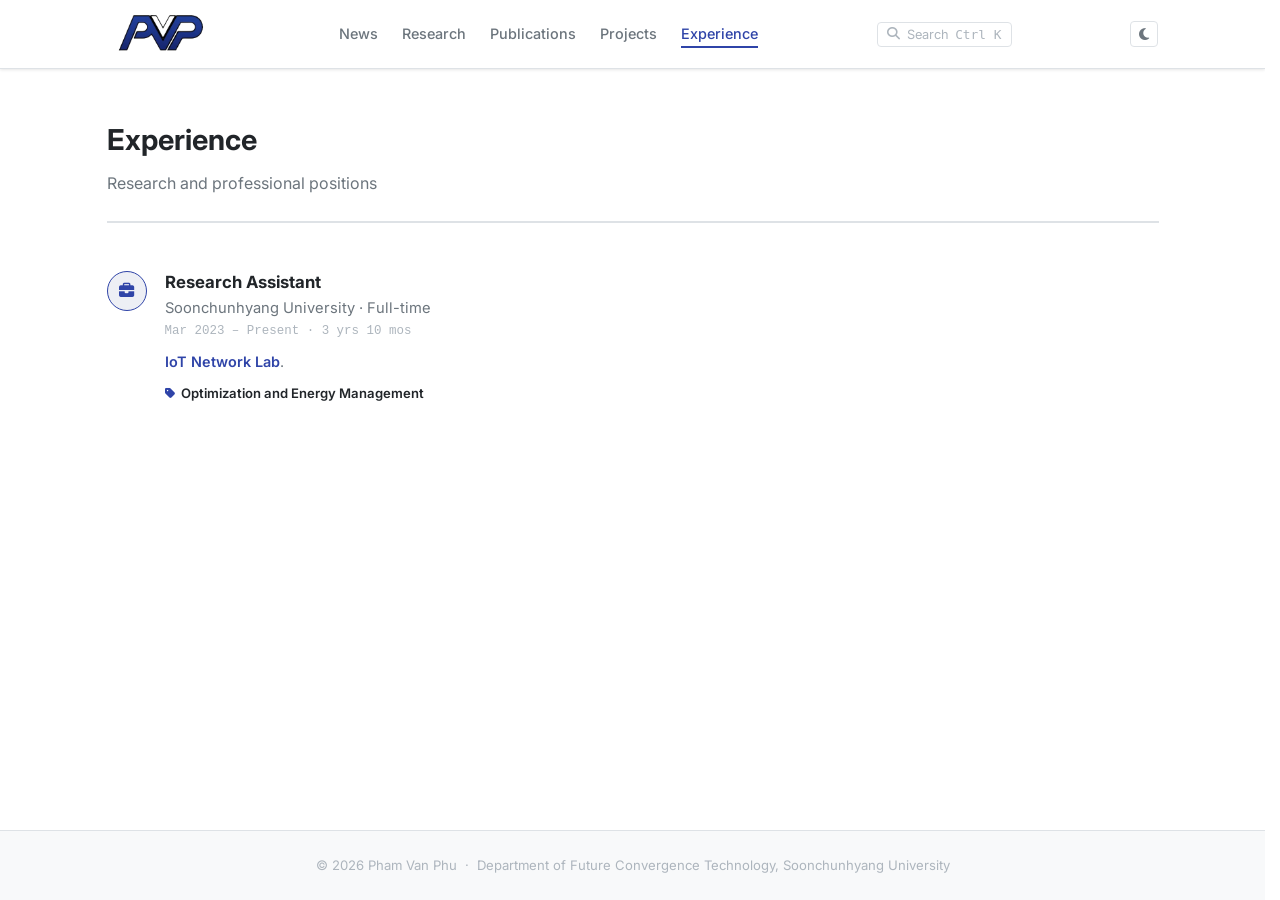
==== experience/index.html @ fb4bab61 "Promote Experience to its own page and reorder the nav Experience moves off the home page to /experi" ====
<!DOCTYPE html>
<html lang="en">
<head>
    <meta charset="UTF-8">
    <meta name="viewport" content="width=device-width, initial-scale=1.0">
    <link rel="manifest" href="/manifest.json">
    <link rel="icon" type="image/png" href="../assets/pvp-icon.png">
    <meta name="description" content="Research and professional experience of Pham Van Phu.">
    <meta name="author" content="PVPHU">
    <title>Experience — Pham Van Phu</title>
    <link rel="stylesheet" href="https://cdnjs.cloudflare.com/ajax/libs/font-awesome/6.4.0/css/all.min.css">
    <link rel="preconnect" href="https://fonts.googleapis.com">
    <link rel="preconnect" href="https://fonts.gstatic.com" crossorigin>
    <link href="https://fonts.googleapis.com/css2?family=Inter:wght@300;400;500;600;700&family=Merriweather:wght@300;400;700&family=Space+Grotesk:wght@400;700&display=swap" rel="stylesheet">
    <link rel="stylesheet" href="../css/style.css">
    <link rel="stylesheet" href="../css/lab.css">
    <link rel="stylesheet" href="../css/command-palette.css">
</head>
<body class="lab-page">

    <div id="site-nav-placeholder"></div>

    <main class="lab-main" data-page="experience">
        <div class="page-header">
            <h1>Experience</h1>
            <p>Research and professional positions</p>
        </div>

        <section class="lab-section">
            <div id="home-experience"></div>
        </section>
    </main>

    <div id="site-footer-placeholder"></div>

    <script src="../js/utils.js"></script>
    <script src="../js/lab.js"></script>
    <script src="../js/command-palette.js"></script>
</body>
</html>
---- css/style.css ----
/* ===================================
   CSS Variables for Theme Management
   =================================== */
:root {
    /* Light Mode Colors */
    --bg-primary: #ffffff;
    --bg-secondary: #f8f9fa;
    --bg-accent: #e9ecef;
    --text-primary: #212529;
    --text-secondary: #6c757d;
    --text-muted: #adb5bd;
    --accent-color: #0066cc;
    --accent-hover: #0052a3;
    --border-color: #dee2e6;
    --shadow-sm: 0 1px 3px rgba(0,0,0,0.1);
    --shadow-md: 0 4px 6px rgba(0,0,0,0.1);
    --shadow-lg: 0 10px 25px rgba(0,0,0,0.15);

    /* Typography */
    --font-sans: 'Inter', -apple-system, BlinkMacSystemFont, 'Segoe UI', sans-serif;
    --font-serif: 'Merriweather', Georgia, serif;

    /* Spacing */
    --spacing-xs: 0.5rem;
    --spacing-sm: 1rem;
    --spacing-md: 1.5rem;
    --spacing-lg: 2rem;
    --spacing-xl: 3rem;

    /* Border Radius */
    --radius-sm: 4px;
    --radius-md: 8px;
    --radius-lg: 12px;

    /* Transitions */
    --transition-fast: 0.15s ease;
    --transition-base: 0.3s ease;

    /* Spring Easing — Framer Motion style */
    --spring-bounce: cubic-bezier(0.34, 1.56, 0.64, 1);
    --spring-snappy: cubic-bezier(0.22, 1, 0.36, 1);

    /* Neo-Brutalist hard-edge shadows (brand tint) */
    --shadow-hard: 4px 4px 0 rgba(var(--brand-rgb), 0.20);
    --shadow-hard-hover: 6px 6px 0 rgba(var(--brand-rgb), 0.30);

    /* RGB splits for glassmorphism rgba() */
    --bg-primary-rgb: 255, 255, 255;
    --bg-secondary-rgb: 248, 249, 250;
}

/* Dark Mode Colors — OLED-optimized true blacks */
[data-theme="dark"] {
    --bg-primary: #000000;
    --bg-secondary: #0d0d0d;
    --bg-accent: #1a1a1a;
    --text-primary: #f0f0f0;
    --text-secondary: #a0a0a0;
    --text-muted: #606060;
    --accent-color: #4dabf7;
    --accent-hover: #74c0fc;
    --border-color: #2a2a2a;
    --shadow-sm: 0 1px 3px rgba(0,0,0,0.6);
    --shadow-md: 0 4px 6px rgba(0,0,0,0.6);
    --shadow-lg: 0 10px 25px rgba(0,0,0,0.7);

    /* Dark mode overrides */
    --shadow-hard: 4px 4px 0 rgba(var(--brand-rgb), 0.15);
    --shadow-hard-hover: 6px 6px 0 rgba(var(--brand-rgb), 0.25);
    --bg-primary-rgb: 0, 0, 0;
    --bg-secondary-rgb: 13, 13, 13;
}

/* ===================================
   Base Styles
   =================================== */
* {
    margin: 0;
    padding: 0;
    box-sizing: border-box;
}

html {
    font-size: 16px;
    scroll-behavior: smooth;
    scrollbar-gutter: stable;
}

body {
    font-family: var(--font-sans);
    font-weight: 400;
    line-height: 1.6;
    color: var(--text-primary);
    background-color: var(--bg-primary);
    transition: background-color var(--transition-base), color var(--transition-base);
}

/* ===================================
   Floating Buttons
   =================================== */
.dark-mode-toggle,
.print-button,
.pdf-download {
    position: fixed;
    width: 48px;
    height: 48px;
    border-radius: 50%;
    background-color: var(--accent-color);
    color: white;
    border: none;
    cursor: pointer;
    display: flex;
    align-items: center;
    justify-content: center;
    font-size: 1.2rem;
    box-shadow: var(--shadow-lg);
    transition: all var(--transition-base);
    z-index: 1000;
    text-decoration: none;
}

.dark-mode-toggle:hover,
.print-button:hover,
.pdf-download:hover {
    background-color: var(--accent-hover);
    transform: scale(1.1);
}

.dark-mode-toggle {
    top: 20px;
    right: 20px;
}

.print-button {
    top: 80px;
    right: 20px;
}

.pdf-download {
    top: 140px;
    right: 20px;
}

/* ===================================
   Container & Layout
   =================================== */
.container {
    max-width: 900px;
    margin: 0 auto;
    padding: var(--spacing-xl) var(--spacing-md);
}

/* ===================================
   Header Section
   =================================== */
.cv-header {
    text-align: center;
    padding: var(--spacing-xl) 0;
    margin-bottom: var(--spacing-xl);
    border-bottom: 2px solid var(--border-color);
}

.name {
    font-size: 2.5rem;
    font-weight: 700;
    color: var(--text-primary);
    margin-bottom: var(--spacing-xs);
    font-family: var(--font-serif);
}

.title {
    font-size: 1.25rem;
    color: var(--text-secondary);
    margin-bottom: var(--spacing-lg);
    font-weight: 300;
}

.title-affiliation {
    font-size: 1rem;
    color: var(--text-muted);
    font-weight: 300;
}

.contact-info {
    display: flex;
    flex-direction: column;
    align-items: center;
    gap: var(--spacing-sm);
    margin-top: var(--spacing-lg);
}

.contact-item {
    display: inline-flex;
    align-items: center;
    justify-content: center;
    gap: var(--spacing-xs);
    padding: var(--spacing-xs) var(--spacing-md);
    background-color: var(--bg-secondary);
    border-radius: var(--radius-md);
    color: var(--text-primary);
    text-decoration: none;
    transition: all var(--transition-fast);
    font-size: 0.95rem;
    width: 100%;
    max-width: 300px;
}

.contact-item:hover {
    background-color: var(--accent-color);
    color: white;
    transform: translateY(-2px);
    box-shadow: var(--shadow-md);
}

.contact-item i {
    font-size: 1.1rem;
}

.contact-item-lab {
    background: linear-gradient(135deg, #059669, #0d9488);
    color: white !important;
    border: none;
    font-weight: 500;
}

.contact-item-lab:hover {
    background: linear-gradient(135deg, #047857, #0f766e);
    color: white !important;
}

.contact-item-lab i {
    color: white;
}

.lab-name-full {
    font-size: 0.75rem;
    opacity: 0.85;
    display: block;
    line-height: 1.2;
}

[data-theme="dark"] .contact-item-lab {
    background: linear-gradient(135deg, #065f46, #134e4a);
}

[data-theme="dark"] .contact-item-lab:hover {
    background: linear-gradient(135deg, #059669, #0d9488);
}

/* ===================================
   CV Sections
   =================================== */
.cv-section {
    margin-bottom: var(--spacing-xl);
    animation: fadeIn 0.6s ease-in;
}

@keyframes fadeIn {
    from {
        opacity: 0;
        transform: translateY(20px);
    }
    to {
        opacity: 1;
        transform: translateY(0);
    }
}

.section-title {
    font-size: 1.75rem;
    font-weight: 600;
    color: var(--text-primary);
    margin-bottom: var(--spacing-md);
    padding-bottom: var(--spacing-sm);
    border-bottom: 2px solid var(--accent-color);
    display: flex;
    align-items: center;
    gap: var(--spacing-sm);
    font-family: var(--font-serif);
}

.section-title i {
    color: var(--accent-color);
    font-size: 1.5rem;
}

.section-content {
    padding-left: var(--spacing-md);
}

/* ===================================
   Biography Section
   =================================== */
.biography .section-content p {
    font-size: 1.05rem;
    line-height: 1.8;
    color: var(--text-secondary);
    text-align: justify;
}

/* ===================================
   Timeline Items (Employment & Education)
   =================================== */
.timeline {
    position: relative;
    padding-left: var(--spacing-lg);
}

.timeline::before {
    content: '';
    position: absolute;
    left: 0;
    top: 0;
    bottom: 0;
    width: 2px;
    background: linear-gradient(to bottom, var(--accent-color), var(--border-color));
}

.timeline-item {
    position: relative;
    padding-bottom: var(--spacing-lg);
    padding-left: var(--spacing-lg);
}

.timeline-item::before {
    content: '';
    position: absolute;
    left: -6px;
    top: 6px;
    width: 12px;
    height: 12px;
    border-radius: 50%;
    background-color: var(--accent-color);
    border: 2px solid var(--bg-primary);
    box-shadow: 0 0 0 3px var(--accent-color);
    transition: all var(--transition-base);
}

.timeline-item:hover::before {
    transform: scale(1.3);
}

.timeline-period {
    font-size: 0.9rem;
    font-weight: 600;
    color: var(--accent-color);
    margin-bottom: var(--spacing-xs);
    display: inline-block;
    background-color: var(--bg-secondary);
    padding: 0.25rem 0.75rem;
    border-radius: var(--radius-sm);
}

.timeline-position {
    font-size: 1.15rem;
    font-weight: 600;
    color: var(--text-primary);
    margin-bottom: 0.25rem;
}

.timeline-organization,
.timeline-degree {
    font-size: 1rem;
    color: var(--text-secondary);
    margin-bottom: 0.25rem;
}

.timeline-thesis {
    font-size: 0.95rem;
    color: var(--text-muted);
    font-style: italic;
    margin-top: 0.5rem;
}

.timeline-advisor {
    font-size: 0.9rem;
    color: var(--text-secondary);
    margin-top: 0.25rem;
}

.timeline-advisor strong {
    color: var(--text-primary);
}

/* ===================================
   Skills Section
   =================================== */
.skills-grid {
    display: grid;
    grid-template-columns: repeat(auto-fit, minmax(250px, 1fr));
    gap: var(--spacing-md);
}

.skill-item {
    background-color: var(--bg-secondary);
    padding: var(--spacing-md);
    border-radius: var(--radius-md);
    border-left: 4px solid var(--accent-color);
    transition: all var(--transition-base);
}

.skill-item:hover {
    transform: translateX(5px);
    box-shadow: var(--shadow-md);
}

.skill-category {
    font-size: 1.1rem;
    font-weight: 600;
    color: var(--text-primary);
    margin-bottom: var(--spacing-xs);
}

.skill-list {
    font-size: 0.95rem;
    color: var(--text-secondary);
    line-height: 1.6;
}

/* ===================================
   Projects Section
   =================================== */
.project-item {
    background-color: var(--bg-secondary);
    padding: var(--spacing-md);
    margin-bottom: var(--spacing-md);
    border-radius: var(--radius-md);
    border-left: 4px solid var(--accent-color);
    transition: all var(--transition-base);
}

.project-item:hover {
    box-shadow: var(--shadow-md);
    transform: translateY(-2px);
}

.project-header {
    display: flex;
    justify-content: space-between;
    align-items: flex-start;
    margin-bottom: var(--spacing-sm);
    flex-wrap: wrap;
    gap: var(--spacing-sm);
}

.project-period {
    font-size: 0.9rem;
    font-weight: 600;
    color: var(--accent-color);
    background-color: var(--bg-accent);
    padding: 0.25rem 0.75rem;
    border-radius: var(--radius-sm);
}

.project-title {
    font-size: 1.1rem;
    font-weight: 600;
    color: var(--text-primary);
    margin-bottom: var(--spacing-xs);
    line-height: 1.4;
}

.project-role {
    font-size: 0.95rem;
    color: var(--text-secondary);
    margin-bottom: 0.25rem;
}

.project-funding {
    font-size: 0.9rem;
    color: var(--text-muted);
}

/* ===================================
   Publications Section
   =================================== */
.publication-category {
    margin-bottom: var(--spacing-md);
}

.publication-category.collapsed {
    margin-bottom: var(--spacing-md);
}

.publication-category:last-child {
    margin-bottom: 0;
}

/* Collapsible Header */
.publication-subtitle {
    font-size: 1.3rem;
    font-weight: 600;
    color: var(--text-primary);
    margin-bottom: var(--spacing-md);
    padding: var(--spacing-sm) var(--spacing-md);
    border-left: 3px solid var(--accent-color);
    background-color: var(--bg-secondary);
    border-radius: var(--radius-md);
    cursor: pointer;
    user-select: none;
    transition: all var(--transition-base);
    display: flex;
    align-items: center;
    gap: var(--spacing-sm);
}

.publication-subtitle:hover {
    background-color: var(--bg-accent);
}

.collapse-icon {
    font-size: 1rem;
    transition: transform var(--transition-base);
    color: var(--accent-color);
}

.collapsible.collapsed .collapse-icon {
    transform: rotate(-90deg);
}

.pub-count {
    margin-left: auto;
    font-size: 0.9rem;
    color: var(--text-muted);
    background-color: var(--bg-accent);
    padding: 0.25rem 0.75rem;
    border-radius: var(--radius-sm);
    font-weight: 500;
}

/* Collapsible Content */
.collapsible-content {
    max-height: 10000px;
    overflow: hidden;
    transition: max-height 0.4s ease-in-out, opacity 0.3s ease;
    opacity: 1;
}

.collapsible.collapsed .collapsible-content {
    max-height: 0;
    opacity: 0;
}

.publication-list {
    display: flex;
    flex-direction: column;
    gap: var(--spacing-md);
    padding-top: var(--spacing-sm);
}

/* Publication Item with Number */
.publication-item {
    background-color: var(--bg-secondary);
    padding: var(--spacing-md);
    border-radius: var(--radius-md);
    transition: all var(--transition-base);
    border-left: 3px solid var(--border-color);
    display: grid;
    grid-template-columns: 40px 1fr;
    gap: var(--spacing-md);
}

.publication-item:hover {
    border-left-color: var(--accent-color);
    box-shadow: var(--shadow-md);
    transform: translateX(3px);
}

/* JCR Q1 배지 강조 */
.jcr-q1-badge {
    font-weight: 700;
    color: #059669;
    background-color: #d1fae5;
    padding: 2px 8px;
    border-radius: 4px;
    border: 1px solid #6ee7b7;
}

[data-theme="dark"] .jcr-q1-badge {
    color: #6ee7b7;
    background-color: rgba(5, 150, 105, 0.2);
    border: 1px solid #059669;
}

/* JCR Ranking (퍼센테이지) 강조 */
.jcr-ranking-badge {
    font-weight: 600;
    color: #dc2626;
    background-color: #fee2e2;
    padding: 2px 8px;
    border-radius: 4px;
    border: 1px solid #fca5a5;
}

[data-theme="dark"] .jcr-ranking-badge {
    color: #fca5a5;
    background-color: rgba(220, 38, 38, 0.2);
    border: 1px solid #dc2626;
}

.publication-number {
    font-size: 1.1rem;
    font-weight: 700;
    color: var(--accent-color);
    text-align: center;
    padding-top: 0.25rem;
}

.publication-content {
    flex: 1;
}

.publication-title {
    font-size: 1.05rem;
    font-weight: 600;
    color: var(--text-primary);
    margin-bottom: var(--spacing-xs);
    line-height: 1.4;
}

.publication-authors {
    font-size: 0.95rem;
    color: var(--text-secondary);
    margin-bottom: 0.25rem;
}

.publication-venue {
    font-size: 0.9rem;
    color: var(--text-muted);
    font-style: italic;
    margin-bottom: 0.25rem;
}

.publication-meta {
    display: flex;
    flex-wrap: wrap;
    gap: var(--spacing-sm);
    font-size: 0.85rem;
    color: var(--text-muted);
    margin-top: var(--spacing-xs);
}

.publication-year,
.publication-doi {
    display: inline-flex;
    align-items: center;
    gap: 0.25rem;
}

.publication-doi a {
    color: var(--accent-color);
    text-decoration: none;
}

.publication-doi a:hover {
    text-decoration: underline;
}

/* Publication Metrics (IF, JCR) */
.publication-metrics {
    font-size: 0.85rem;
    color: var(--text-secondary);
    margin-top: 0.5rem;
    font-style: italic;
}

/* ===================================
   Miscellaneous Section
   =================================== */
.subsection-title {
    font-size: 1.3rem;
    font-weight: 600;
    color: var(--text-primary);
    margin: var(--spacing-lg) 0 var(--spacing-md);
    padding-left: var(--spacing-sm);
    border-left: 3px solid var(--accent-color);
}

.subsection-title:first-child {
    margin-top: 0;
}

.awards-list,
.activities-list {
    display: flex;
    flex-direction: column;
    gap: var(--spacing-sm);
}

.award-item,
.activity-item {
    display: flex;
    gap: var(--spacing-md);
    padding: var(--spacing-sm) var(--spacing-md);
    background-color: var(--bg-secondary);
    border-radius: var(--radius-md);
    transition: all var(--transition-base);
}

.award-item:hover,
.activity-item:hover {
    background-color: var(--bg-accent);
    transform: translateX(3px);
}

.award-year,
.activity-year {
    font-weight: 600;
    color: var(--accent-color);
    min-width: 60px;
    flex-shrink: 0;
}

.award-content,
.activity-content {
    flex: 1;
}

.award-title,
.activity-title {
    font-weight: 600;
    color: var(--text-primary);
    margin-bottom: 0.25rem;
}

.award-org {
    font-size: 0.9rem;
    color: var(--text-secondary);
}

/* ===================================
   References Section
   =================================== */
.references-grid {
    display: grid;
    grid-template-columns: repeat(auto-fit, minmax(300px, 1fr));
    gap: var(--spacing-md);
}

.reference-item {
    background-color: var(--bg-secondary);
    padding: var(--spacing-md);
    border-radius: var(--radius-md);
    border-left: 4px solid var(--accent-color);
    transition: all var(--transition-base);
}

.reference-item:hover {
    box-shadow: var(--shadow-md);
    transform: translateY(-2px);
}

.reference-name {
    font-size: 1.15rem;
    font-weight: 600;
    color: var(--text-primary);
    margin-bottom: var(--spacing-xs);
}

.reference-position {
    font-size: 1rem;
    color: var(--text-secondary);
    margin-bottom: 0.25rem;
}

.reference-org {
    font-size: 0.95rem;
    color: var(--text-muted);
    margin-bottom: var(--spacing-xs);
}

.reference-email {
    font-size: 0.9rem;
    color: var(--accent-color);
    text-decoration: none;
    display: inline-flex;
    align-items: center;
    gap: 0.25rem;
}

.reference-email:hover {
    text-decoration: underline;
}

/* ===================================
   Footer
   =================================== */
.cv-footer {
    text-align: center;
    padding: var(--spacing-xl) 0 var(--spacing-md);
    margin-top: var(--spacing-xl);
    border-top: 1px solid var(--border-color);
    color: var(--text-muted);
    font-size: 0.9rem;
}

.cv-footer p {
    margin-bottom: 0.5rem;
}

.cv-footer a {
    color: var(--accent-color);
    text-decoration: none;
    transition: color var(--transition-fast);
}

.cv-footer a:hover {
    color: var(--accent-hover);
    text-decoration: underline;
}

/* ===================================
   Responsive Design
   =================================== */
@media (max-width: 768px) {
    html {
        font-size: 14px;
    }

    .container {
        padding: var(--spacing-md) var(--spacing-sm);
    }

    .name {
        font-size: 2rem;
    }

    .contact-info {
        flex-direction: column;
        align-items: center;
    }

    .contact-item {
        width: 100%;
        max-width: 300px;
        justify-content: center;
    }

    .dark-mode-toggle,
    .print-button,
    .pdf-download {
        width: 40px;
        height: 40px;
        font-size: 1rem;
    }

    .print-button {
        top: 70px;
    }

    .pdf-download {
        top: 120px;
    }

    .timeline {
        padding-left: var(--spacing-md);
    }

    .timeline-item {
        padding-left: var(--spacing-md);
    }

    .skills-grid {
        grid-template-columns: 1fr;
    }

    .project-header {
        flex-direction: column;
    }
}

@media (max-width: 480px) {
    .section-content {
        padding-left: 0;
    }

    .biography .section-content p {
        text-align: left;
    }
}

/* ===================================
   Print Styles
   =================================== */
@media print {
    @page {
        margin: 2cm;
        size: A4;
    }

    body {
        font-size: 11pt;
        line-height: 1.4;
        color: #000;
        background: white;
    }

    .container {
        max-width: 100%;
        padding: 0;
    }

    .dark-mode-toggle,
    .print-button,
    .pdf-download {
        display: none !important;
    }

    .cv-section {
        page-break-inside: avoid;
        margin-bottom: 1.5rem;
    }

    .section-title {
        page-break-after: avoid;
    }

    .timeline-item,
    .project-item,
    .skill-item {
        page-break-inside: avoid;
    }

    a {
        color: #000;
        text-decoration: none;
    }

    a[href^="http"]:after {
        content: " (" attr(href) ")";
        font-size: 0.8em;
        color: #666;
    }

    .contact-item {
        background-color: transparent;
        border: 1px solid #ddd;
    }

    .cv-header {
        border-bottom: 2px solid #000;
    }

    .section-title {
        border-bottom: 1px solid #000;
    }

    .timeline::before {
        background: #333;
    }

    .timeline-item::before {
        border-color: white;
        box-shadow: 0 0 0 2px #333;
    }
}

/* ===================================
   Loading Animation
   =================================== */
.loading {
    opacity: 0.5;
    pointer-events: none;
}

@keyframes pulse {
    0%, 100% {
        opacity: 1;
    }
    50% {
        opacity: 0.5;
    }
}

.loading * {
    animation: pulse 1.5s ease-in-out infinite;
}
---- css/lab.css ----
/* ===================================
   Shared Page Styles
   Brand Colors
   =================================== */

:root {
    --brand:        #2F44A8;   /* PVP logo blue — 8.4:1 on white */
    --brand-dark:   #1E2C72;   /* hover / pressed */
    --brand-light:  #5B6FD0;   /* lighter tint */
    --brand-gray:   #8B8F99;   /* cool neutral gray */
    --brand-tint:   #EDEFF5;   /* tinted background */
    --brand-rgb:    47, 68, 168;
}

/* The logo blue is too dark to read on an OLED-black page, so the
   dark theme uses a lifted tint of the same hue (8.2:1 on #000). */
[data-theme="dark"] {
    --brand:        #8B9DF2;
    --brand-dark:   #A8B6F7;   /* hover goes lighter, not darker */
    --brand-light:  #5B6FD0;
    --brand-gray:   #7C8089;
    --brand-tint:   #14182B;
    --brand-rgb:    139, 157, 242;
}

/* Override accent color for lab pages */
.lab-page {
    --accent-color: var(--brand);
    --accent-hover: var(--brand-dark);
}

/* ===================================
   Navigation
   =================================== */
.lab-nav {
    position: sticky;
    top: 0;
    z-index: 100;
    background-color: rgba(var(--bg-primary-rgb), 0.85);
    backdrop-filter: blur(12px) saturate(180%);
    -webkit-backdrop-filter: blur(12px) saturate(180%);
    border-bottom: 1px solid var(--border-color);
    box-shadow: var(--shadow-sm);
    transition: background-color var(--transition-base), border-color var(--transition-base);
}

[data-theme="dark"] .lab-nav {
    background-color: rgba(var(--bg-primary-rgb), 0.75);
}

.lab-nav-inner {
    max-width: 1100px;
    margin: 0 auto;
    padding: 0 var(--spacing-md);
    display: flex;
    align-items: center;
    justify-content: space-between;
    height: 68px;
}

.nav-brand {
    text-decoration: none;
    display: flex;
    align-items: center;
    flex-shrink: 0;
    transition: opacity var(--transition-fast);
}

.nav-brand:hover {
    opacity: 0.85;
}

.nav-logo-img {
    height: 46px;
    width: auto;
    display: block;
    flex-shrink: 0;
}


.nav-links {
    display: flex;
    list-style: none;
    gap: var(--spacing-md);
    margin: 0;
    padding: 0;
}

.nav-links a {
    font-size: 0.9rem;
    font-weight: 500;
    color: var(--text-secondary);
    text-decoration: none;
    padding: 0.25rem 0;
    border-bottom: 2px solid transparent;
    transition: color var(--transition-fast), border-color var(--transition-fast);
}

.nav-links a:hover,
.nav-links a.active {
    color: var(--accent-color);
    border-bottom-color: var(--accent-color);
}

.nav-dark-toggle {
    background: none;
    border: 1px solid var(--border-color);
    border-radius: var(--radius-sm);
    padding: 0.3rem 0.5rem;
    cursor: pointer;
    color: var(--text-secondary);
    font-size: 0.85rem;
    transition: color var(--transition-fast), border-color var(--transition-fast);
}

.nav-dark-toggle:hover {
    color: var(--accent-color);
    border-color: var(--accent-color);
}

/* Mobile nav */
.nav-menu-toggle {
    display: none;
    background: none;
    border: none;
    cursor: pointer;
    color: var(--text-primary);
    font-size: 1.2rem;
}

@media (max-width: 640px) {
    .nav-menu-toggle {
        display: block;
        margin-left: auto;
        order: 3;
    }

    .nav-dark-toggle {
        display: none;
    }

    .nav-links {
        max-height: 0;
        overflow: hidden;
        opacity: 0;
        flex-direction: column;
        gap: 0;
        position: absolute;
        top: 60px;
        left: 0;
        right: 0;
        background-color: rgba(var(--bg-primary-rgb), 0.95);
        backdrop-filter: blur(12px);
        -webkit-backdrop-filter: blur(12px);
        border-bottom: 1px solid var(--border-color);
        transition: max-height 0.3s ease, opacity 0.25s ease;
    }

    .nav-links.open {
        max-height: 400px;
        opacity: 1;
    }

    .nav-links li {
        padding: 0 var(--spacing-md);
    }

    .nav-links a {
        display: block;
        padding: 0.6rem 0;
        border-bottom: none;
        border-top: 1px solid var(--border-color);
    }

    .nav-links a:hover,
    .nav-links a.active {
        color: var(--accent-color);
        background: none;
        border-bottom: none;
    }
}

/* ===================================
   Page Layout
   =================================== */
.lab-page {
    min-height: 100vh;
    display: flex;
    flex-direction: column;
}

.lab-main {
    flex: 1;
    max-width: 1100px;
    margin: 0 auto;
    padding: var(--spacing-xl) var(--spacing-md);
    width: 100%;
}

.page-header {
    margin-bottom: var(--spacing-xl);
    padding-bottom: var(--spacing-md);
    border-bottom: 2px solid var(--border-color);
}

.page-header h1 {
    font-size: 1.8rem;
    font-weight: 700;
    color: var(--text-primary);
    font-family: var(--font-sans);
}

.page-header p {
    margin-top: var(--spacing-xs);
    color: var(--text-secondary);
}

/* ===================================
   Section
   =================================== */
.lab-section {
    margin-bottom: var(--spacing-xl);
}

.lab-section-title {
    font-size: 1.2rem;
    font-weight: 600;
    color: var(--text-primary);
    margin-bottom: var(--spacing-md);
    padding-bottom: var(--spacing-xs);
    border-bottom: 1px solid var(--border-color);
    display: flex;
    align-items: center;
    gap: 0.5rem;
}

.lab-section-title i {
    color: var(--accent-color);
    font-size: 1rem;
}

/* ===================================
   Cards
   =================================== */
.card-grid {
    display: grid;
    grid-template-columns: repeat(auto-fill, minmax(280px, 1fr));
    gap: var(--spacing-lg);
}

.card {
    background: rgba(var(--bg-secondary-rgb), 0.7);
    backdrop-filter: blur(6px);
    -webkit-backdrop-filter: blur(6px);
    border: 1.5px solid var(--border-color);
    border-radius: var(--radius-md);
    padding: var(--spacing-md);
    box-shadow: var(--shadow-hard);
    transition:
        box-shadow var(--transition-base),
        transform 0.4s var(--spring-bounce),
        border-color var(--transition-base),
        background var(--transition-base);
}

.card:hover {
    box-shadow: var(--shadow-hard-hover), 0 8px 20px rgba(0, 0, 0, 0.08);
    transform: translateY(-4px) scale(1.01);
    border-color: var(--brand);
}

[data-theme="dark"] .card {
    background: rgba(var(--bg-secondary-rgb), 0.6);
    border-color: rgba(255, 255, 255, 0.06);
}

[data-theme="dark"] .card:hover {
    border-color: var(--brand);
}

.card-icon {
    font-size: 1.5rem;
    color: var(--accent-color);
    margin-bottom: var(--spacing-sm);
}

.card-title {
    font-size: 1rem;
    font-weight: 600;
    color: var(--text-primary);
    margin-bottom: var(--spacing-xs);
}

.card-body {
    font-size: 0.9rem;
    color: var(--text-secondary);
    line-height: 1.6;
}

/* ===================================
   Tags / Keywords
   =================================== */
.tag-list {
    display: flex;
    flex-wrap: wrap;
    gap: 0.4rem;
    margin-top: var(--spacing-xs);
}

.tag {
    font-size: 0.75rem;
    background: var(--bg-accent);
    color: var(--text-secondary);
    padding: 0.2rem 0.5rem;
    border-radius: var(--radius-sm);
    border: 1px solid var(--border-color);
}

/* ===================================
   News List
   =================================== */
.news-list {
    display: flex;
    flex-direction: column;
    gap: var(--spacing-sm);
}

.news-item {
    display: flex;
    gap: var(--spacing-md);
    padding: var(--spacing-sm) 0;
    border-bottom: 1px solid var(--border-color);
    align-items: flex-start;
}

.news-item:last-child {
    border-bottom: none;
}

.news-date {
    font-size: 0.8rem;
    font-weight: 600;
    color: var(--accent-color);
    white-space: nowrap;
    min-width: 70px;
    padding-top: 0.1rem;
}

.news-content {
    font-size: 0.9rem;
    color: var(--text-primary);
    line-height: 1.6;
}

/* ===================================
   Member Cards
   =================================== */
.member-grid {
    display: grid;
    grid-template-columns: repeat(3, 1fr);
    gap: var(--spacing-md);
}

.member-card {
    background: rgba(var(--bg-secondary-rgb), 0.7);
    backdrop-filter: blur(6px);
    -webkit-backdrop-filter: blur(6px);
    border: 1.5px solid var(--border-color);
    border-radius: var(--radius-md);
    padding: var(--spacing-md);
    text-align: center;
    box-shadow: var(--shadow-hard);
    transition:
        box-shadow var(--transition-base),
        transform 0.4s var(--spring-bounce),
        border-color var(--transition-base);
}

.member-card:hover {
    box-shadow: var(--shadow-hard-hover), 0 6px 16px rgba(0, 0, 0, 0.08);
    transform: translateY(-3px);
    border-color: var(--brand);
}

.member-avatar {
    width: 120px;
    height: 120px;
    border-radius: 50%;
    background: var(--bg-accent);
    margin: 0 auto var(--spacing-sm);
    display: flex;
    align-items: center;
    justify-content: center;
    font-size: 2rem;
    color: var(--text-muted);
    overflow: hidden;
}

.member-avatar img {
    width: 100%;
    height: 100%;
    object-fit: cover;
}

.member-name {
    font-weight: 600;
    font-size: 0.95rem;
    color: var(--text-primary);
    margin-bottom: 0.2rem;
}

.member-title {
    font-size: 0.82rem;
    color: var(--text-secondary);
    margin-bottom: 0.15rem;
}

.member-affiliation {
    font-size: 0.78rem;
    color: var(--text-muted);
    margin-bottom: 0.15rem;
}

.member-email {
    display: block;
    font-size: 0.78rem;
    color: var(--text-muted);
    text-decoration: none;
    margin-bottom: 0.1rem;
    word-break: break-all;
}

.member-email:hover {
    color: var(--accent-color);
    text-decoration: underline;
}

.member-link {
    display: inline-block;
    margin-top: var(--spacing-xs);
    font-size: 0.8rem;
    color: var(--accent-color);
    text-decoration: none;
}

.member-link:hover {
    text-decoration: underline;
}

/* ===================================
   Recruitment Box
   =================================== */
.recruitment-box {
    background: rgba(var(--bg-secondary-rgb), 0.7);
    backdrop-filter: blur(6px);
    -webkit-backdrop-filter: blur(6px);
    border: 1px solid var(--border-color);
    border-left: 4px solid var(--brand);
    border-radius: var(--radius-md);
    padding: var(--spacing-md);
    margin-bottom: var(--spacing-md);
    box-shadow: var(--shadow-hard);
    transition: box-shadow var(--transition-base), transform 0.4s var(--spring-bounce);
}

.recruitment-box:hover {
    box-shadow: var(--shadow-hard-hover);
    transform: translateY(-2px);
}

.recruitment-box h3 {
    font-size: 1rem;
    font-weight: 600;
    color: var(--text-primary);
    margin-bottom: var(--spacing-xs);
}

.recruitment-box p {
    font-size: 0.9rem;
    color: var(--text-secondary);
    line-height: 1.6;
    margin-bottom: var(--spacing-xs);
}

.recruitment-box a {
    color: var(--accent-color);
    text-decoration: none;
}

.recruitment-box a:hover {
    text-decoration: underline;
}

/* ===================================
   Contact Info
   =================================== */
.contact-block {
    display: flex;
    flex-direction: column;
    gap: var(--spacing-xs);
}

.contact-row {
    display: flex;
    align-items: center;
    gap: 0.6rem;
    font-size: 0.9rem;
    color: var(--text-secondary);
}

.contact-row i {
    color: var(--accent-color);
    width: 16px;
    text-align: center;
}

.contact-row a {
    color: var(--accent-color);
    text-decoration: none;
}

.contact-row a:hover {
    text-decoration: underline;
}

/* ===================================
   Publication List (Lab page)
   =================================== */
.pub-list {
    display: flex;
    flex-direction: column;
    gap: var(--spacing-sm);
}

.pub-item {
    padding: var(--spacing-sm);
    background: var(--bg-secondary);
    border: 1px solid var(--border-color);
    border-radius: var(--radius-md);
    font-size: 0.875rem;
    line-height: 1.6;
    color: var(--text-primary);
}

.pub-item .pub-authors {
    color: var(--text-secondary);
    margin-bottom: 0.2rem;
}

.pub-item .pub-title {
    font-weight: 500;
}

.pub-item .pub-venue {
    color: var(--accent-color);
    font-style: italic;
}

.pub-item .pub-year {
    color: var(--text-muted);
    font-size: 0.8rem;
}

/* ===================================
   Publication Filter Bar
   =================================== */
.pub-filter-bar {
    display: flex;
    flex-direction: column;
    gap: 0.55rem;
    padding: var(--spacing-sm) var(--spacing-md);
    background: var(--bg-secondary);
    border: 1px solid var(--border-color);
    border-radius: 8px;
    margin-bottom: var(--spacing-md);
}

.pub-filter-group {
    display: flex;
    align-items: center;
    gap: 0.6rem;
    flex-wrap: wrap;
}

.pub-filter-label {
    font-size: 0.78rem;
    font-weight: 700;
    color: var(--text-muted);
    text-transform: uppercase;
    letter-spacing: 0.04em;
    min-width: 4.5rem;
    flex-shrink: 0;
}

/* Type toggle */
.pub-type-toggle {
    display: flex;
    gap: 0.3rem;
    flex-wrap: wrap;
}

.pub-type-btn {
    padding: 0.22em 0.75em;
    font-size: 0.82rem;
    font-weight: 500;
    border: 1px solid var(--border-color);
    border-radius: 20px;
    background: var(--bg-primary);
    color: var(--text-secondary);
    cursor: pointer;
    transition: background 0.15s, color 0.15s, border-color 0.15s, transform 0.25s var(--spring-bounce);
}

.pub-type-btn:hover {
    border-color: var(--brand);
    color: var(--brand);
    transform: scale(1.05);
}

.pub-type-btn.active {
    background: var(--brand);
    border-color: var(--brand);
    color: #fff;
    font-weight: 600;
}

/* Year / Member chips */
.pub-filter-chips {
    display: flex;
    flex-wrap: wrap;
    gap: 0.3rem;
}

.pub-chip {
    padding: 0.2em 0.65em;
    font-size: 0.8rem;
    font-weight: 500;
    border: 1px solid var(--border-color);
    border-radius: 20px;
    background: var(--bg-primary);
    color: var(--text-secondary);
    cursor: pointer;
    transition: background 0.15s, color 0.15s, border-color 0.15s, transform 0.25s var(--spring-bounce);
}

.pub-chip:hover {
    border-color: var(--brand);
    color: var(--brand);
    transform: scale(1.05);
}

.pub-chip.active {
    background: var(--brand);
    border-color: var(--brand);
    color: #fff;
    font-weight: 600;
}

/* Reset button */
.pub-filter-reset-group {
    justify-content: flex-end;
}

.pub-filter-reset {
    padding: 0.22em 0.75em;
    font-size: 0.78rem;
    font-weight: 600;
    border: 1px solid var(--border-color);
    border-radius: 20px;
    background: transparent;
    color: var(--text-muted);
    cursor: pointer;
    display: flex;
    align-items: center;
    gap: 0.3rem;
    transition: color 0.15s, border-color 0.15s;
}

.pub-filter-reset:hover {
    color: var(--text-primary);
    border-color: var(--text-secondary);
}

.pub-category-header {
    font-size: 1.15rem;
    font-weight: 700;
    color: var(--text-primary);
    margin: var(--spacing-lg) 0 var(--spacing-sm);
    padding-bottom: 0.4rem;
    border-bottom: 2px solid var(--border-color);
}

/* ===================================
   Project Cards (Lab page)
   =================================== */

.project-status-header {
    font-size: 1.1rem;
    font-weight: 700;
    color: var(--text-primary);
    margin: var(--spacing-lg) 0 var(--spacing-md);
    padding-bottom: 0.4rem;
    border-bottom: 2px solid var(--border-color);
    display: flex;
    align-items: center;
    gap: 0.5rem;
}

.project-status-header.ongoing-header {
    border-bottom-color: var(--brand);
    color: var(--brand-dark);
}

.project-status-header.completed-header {
    color: var(--text-secondary);
}

.project-card {
    border: 1.5px solid var(--border-color);
    border-radius: 8px;
    padding: var(--spacing-md);
    margin-bottom: var(--spacing-md);
    background: rgba(var(--bg-secondary-rgb), 0.7);
    backdrop-filter: blur(6px);
    -webkit-backdrop-filter: blur(6px);
    box-shadow: var(--shadow-hard);
    transition:
        box-shadow var(--transition-base),
        transform 0.4s var(--spring-bounce),
        border-color var(--transition-base);
}

.project-card:hover {
    box-shadow: var(--shadow-hard-hover), 0 6px 16px rgba(0,0,0,0.08);
    transform: translateY(-3px);
    border-color: var(--brand);
}

.project-card-header {
    display: flex;
    align-items: flex-start;
    gap: var(--spacing-sm);
    margin-bottom: var(--spacing-sm);
}

.project-status-badge {
    flex-shrink: 0;
    font-size: 0.72rem;
    font-weight: 700;
    letter-spacing: 0.04em;
    text-transform: uppercase;
    padding: 0.2em 0.6em;
    border-radius: 4px;
    margin-top: 0.15rem;
}

.project-status-badge.ongoing {
    background: var(--brand);
    color: #fff;
}

.project-status-badge.completed {
    background: var(--border-color);
    color: var(--text-secondary);
}

.project-titles {
    flex: 1;
}

.project-title-ko {
    font-weight: 700;
    font-size: 1rem;
    color: var(--text-primary);
    line-height: 1.4;
}

.project-title-en {
    font-size: 0.88rem;
    color: var(--text-secondary);
    margin-top: 0.2rem;
    line-height: 1.4;
}

.project-info {
    margin-top: var(--spacing-sm);
    display: grid;
    grid-template-columns: 1fr 1fr;
    gap: 0.3rem 1.5rem;
    font-size: 0.84rem;
}

@media (max-width: 600px) {
    .project-info {
        grid-template-columns: 1fr;
    }
}

.project-info-row {
    display: flex;
    align-items: baseline;
    gap: 0.4rem;
    color: var(--text-secondary);
}

.project-info-label {
    flex-shrink: 0;
    font-weight: 600;
    color: var(--text-muted);
    min-width: 6rem;
    font-size: 0.8rem;
}

.project-info-label i {
    margin-right: 0.25rem;
    color: var(--brand);
    opacity: 0.75;
    width: 0.9rem;
    text-align: center;
}

.project-acknowledgment {
    margin-top: var(--spacing-sm);
    padding: 0.5rem 0.75rem;
    background: var(--bg-secondary);
    border-left: 3px solid var(--border-color);
    border-radius: 0 4px 4px 0;
    font-size: 0.8rem;
    color: var(--text-muted);
    line-height: 1.55;
}

.ack-label {
    font-weight: 600;
    margin-right: 0.25rem;
}

.project-papers {
    margin-top: var(--spacing-sm);
    font-size: 0.84rem;
}

.project-papers-title {
    font-weight: 600;
    color: var(--text-secondary);
    margin-bottom: 0.35rem;
    font-size: 0.82rem;
}

.project-papers-title i {
    margin-right: 0.3rem;
    color: var(--brand);
    opacity: 0.75;
}

.project-papers-list {
    margin: 0;
    padding-left: 1.2rem;
    color: var(--text-secondary);
    line-height: 1.6;
}

.project-paper-item {
    margin-bottom: 0.3rem;
}

.project-paper-item em {
    font-style: italic;
    color: var(--accent-color);
}

.project-paper-item a {
    color: var(--accent-color);
    text-decoration: none;
}

.project-paper-item a:hover {
    text-decoration: underline;
}

/* ===================================
   Footer
   =================================== */
.lab-footer {
    background: var(--bg-secondary);
    border-top: 1px solid var(--border-color);
    padding: var(--spacing-md);
    text-align: center;
    font-size: 0.82rem;
    color: var(--text-muted);
}

.lab-footer a {
    color: var(--accent-color);
    text-decoration: none;
}

.lab-footer a:hover {
    text-decoration: underline;
}

/* ===================================
   Loading / Empty States
   =================================== */
.empty-msg {
    text-align: center;
    color: var(--text-muted);
    padding: var(--spacing-lg);
    font-size: 0.9rem;
}

.loading-msg {
    text-align: center;
    color: var(--text-muted);
    padding: var(--spacing-lg);
    font-size: 0;          /* hide text; spinner provides the visual */
}

@keyframes lab-spin {
    to { transform: rotate(360deg); }
}

.loading-msg::before {
    content: '';
    display: block;
    width: 32px;
    height: 32px;
    border: 3px solid var(--border-color);
    border-top-color: var(--brand);
    border-radius: 50%;
    animation: lab-spin 0.8s linear infinite;
    margin: 0 auto var(--spacing-xs);
}

/* ===================================
   Publication Search Input
   =================================== */
.pub-search-input {
    flex: 1;
    min-width: 180px;
    max-width: 400px;
    padding: 0.28em 0.75em;
    font-size: 0.85rem;
    font-family: var(--font-sans);
    color: var(--text-primary);
    background: var(--bg-primary);
    border: 1px solid var(--border-color);
    border-radius: 20px;
    outline: none;
    transition: border-color 0.15s, box-shadow 0.15s;
}

.pub-search-input:focus {
    border-color: var(--brand);
    box-shadow: 0 0 0 2px rgba(var(--brand-rgb), 0.15);
}

.pub-search-input::placeholder {
    color: var(--text-muted);
}

/* ===================================
   Back-to-Top Button
   =================================== */
#back-to-top {
    position: fixed;
    bottom: 2rem;
    right: 2rem;
    width: 44px;
    height: 44px;
    border-radius: 50%;
    background: var(--brand);
    color: #fff;
    border: none;
    cursor: pointer;
    font-size: 1.1rem;
    display: flex;
    align-items: center;
    justify-content: center;
    box-shadow: 0 4px 12px rgba(0, 0, 0, 0.2);
    opacity: 0;
    transform: translateY(16px);
    transition: opacity 0.25s ease, transform 0.35s var(--spring-bounce), background 0.15s;
    z-index: 500;
    pointer-events: none;
}

#back-to-top.visible {
    opacity: 1;
    transform: translateY(0);
    pointer-events: auto;
}

#back-to-top:hover {
    background: var(--brand-dark);
}

.mobile-dark-toggle {
    display: none;
    position: fixed;
    bottom: 5.5rem;
    right: 2rem;
    width: 44px;
    height: 44px;
    border-radius: 50%;
    background: var(--bg-secondary);
    color: var(--text-primary);
    border: 1.5px solid var(--border-color);
    cursor: pointer;
    font-size: 1rem;
    align-items: center;
    justify-content: center;
    box-shadow: 0 4px 12px rgba(0, 0, 0, 0.15);
    z-index: 500;
    transition: background var(--transition-fast), color var(--transition-fast);
}

.mobile-dark-toggle:hover {
    background: var(--bg-accent);
}

@media (max-width: 640px) {
    .mobile-dark-toggle {
        display: flex;
    }
}

/* ===================================
   Member Default SVG Avatar
   =================================== */
.member-avatar-svg {
    width: 100%;
    height: 100%;
    display: block;
}

/* ===================================
   Publication Detail Button
   =================================== */
.pub-detail-btn {
    background: none;
    border: 1px solid var(--border-color);
    border-radius: var(--radius-sm);
    color: var(--text-muted);
    font-size: 0.75rem;
    font-family: var(--font-sans);
    padding: 0.15rem 0.5rem;
    cursor: pointer;
    display: inline-flex;
    align-items: center;
    gap: 0.3rem;
    transition: border-color var(--transition-fast), color var(--transition-fast), transform 0.25s var(--spring-bounce);
    vertical-align: middle;
}
.pub-detail-btn:hover {
    border-color: var(--brand);
    color: var(--brand);
    transform: scale(1.08);
}

/* ===================================
   Publication Deep Dive Dialog
   =================================== */
#pub-detail-dialog {
    border: 1px solid var(--border-color);
    border-radius: var(--radius-lg);
    padding: 0;
    background: var(--bg-primary);
    color: var(--text-primary);
    box-shadow: var(--shadow-lg);
    width: min(680px, 94vw);
    max-height: 85vh;
    overflow: hidden;
}
#pub-detail-dialog::backdrop {
    background: rgba(0, 0, 0, 0.5);
    backdrop-filter: blur(4px);
}
.pub-dialog-inner {
    display: flex;
    flex-direction: column;
    max-height: 85vh;
    overflow-y: auto;
    padding: var(--spacing-lg) var(--spacing-lg) var(--spacing-md);
    position: relative;
}
.pub-dialog-close {
    position: absolute;
    top: 1rem;
    right: 1rem;
    background: none;
    border: 1px solid var(--border-color);
    border-radius: var(--radius-sm);
    color: var(--text-muted);
    width: 28px;
    height: 28px;
    cursor: pointer;
    display: flex;
    align-items: center;
    justify-content: center;
    font-size: 0.8rem;
    transition: border-color var(--transition-fast), color var(--transition-fast);
}
.pub-dialog-close:hover { border-color: var(--brand); color: var(--brand); }

.pub-dialog-title {
    font-size: 1.1rem;
    font-weight: 600;
    line-height: 1.4;
    margin-bottom: 0.6rem;
    padding-right: 2rem;
}
.pub-dialog-authors {
    font-size: 0.88rem;
    color: var(--text-secondary);
    margin-bottom: 0.3rem;
}
.pub-dialog-venue {
    font-size: 0.85rem;
    color: var(--text-muted);
    font-style: italic;
    margin-bottom: 0.75rem;
}
.pub-dialog-doi {
    display: inline-flex;
    align-items: center;
    gap: 0.3rem;
    font-size: 0.85rem;
    color: var(--brand);
    text-decoration: none;
    margin-bottom: 1rem;
}
.pub-dialog-doi:hover { text-decoration: underline; }

.pub-dialog-section-label {
    font-size: 0.78rem;
    font-weight: 600;
    text-transform: uppercase;
    letter-spacing: 0.06em;
    color: var(--text-muted);
    margin: 0.75rem 0 0.4rem;
}
.pub-dialog-abstract {
    font-size: 0.88rem;
    line-height: 1.7;
    color: var(--text-secondary);
}
.pub-dialog-bibtex-wrap {
    position: relative;
    background: var(--bg-secondary);
    border: 1px solid var(--border-color);
    border-radius: var(--radius-md);
    padding: 0.75rem;
}
.pub-dialog-bibtex {
    font-family: 'Fira Mono', 'Courier New', monospace;
    font-size: 0.78rem;
    color: var(--text-primary);
    white-space: pre-wrap;
    word-break: break-all;
    margin: 0;
}
.pub-bibtex-copy {
    margin-top: 0.6rem;
    background: var(--brand);
    color: #fff;
    border: none;
    border-radius: var(--radius-sm);
    padding: 0.35rem 0.8rem;
    font-size: 0.8rem;
    font-family: var(--font-sans);
    cursor: pointer;
    display: inline-flex;
    align-items: center;
    gap: 0.35rem;
    transition: background var(--transition-fast);
}
.pub-bibtex-copy:hover { background: var(--brand-dark); }

/* ===================================
   Skeleton Screens
   =================================== */
@keyframes shimmer {
    0%   { background-position: -600px 0; }
    100% { background-position:  600px 0; }
}

.skeleton {
    background: linear-gradient(
        90deg,
        var(--bg-accent) 25%,
        var(--border-color) 50%,
        var(--bg-accent) 75%
    );
    background-size: 1200px 100%;
    animation: shimmer 1.6s infinite linear;
    border-radius: var(--radius-sm);
}

/* News skeleton */
.skeleton-news-item {
    display: flex;
    gap: 0.75rem;
    align-items: flex-start;
    margin-bottom: 0.75rem;
}
.skeleton-news-date { width: 70px; height: 16px; flex-shrink: 0; }
.skeleton-news-text { flex: 1; height: 16px; }

/* Card skeleton (research / member) */
.skeleton-card {
    border: 1px solid var(--border-color);
    border-radius: var(--radius-md);
    padding: var(--spacing-md);
    display: flex;
    flex-direction: column;
    gap: 0.6rem;
}
.skeleton-card-icon { width: 36px; height: 36px; border-radius: 50%; }
.skeleton-card-title { width: 60%; height: 18px; }
.skeleton-card-line  { height: 13px; }
.skeleton-card-line.short { width: 45%; }

/* Publication skeleton */
.skeleton-pub-item {
    display: flex;
    gap: 1rem;
    margin-bottom: 1.25rem;
}
.skeleton-pub-num  { width: 30px; height: 30px; flex-shrink: 0; border-radius: 50%; }
.skeleton-pub-body { flex: 1; display: flex; flex-direction: column; gap: 0.5rem; }
.skeleton-pub-title   { height: 18px; }
.skeleton-pub-authors { height: 14px; width: 75%; }
.skeleton-pub-venue   { height: 13px; width: 55%; }

/* ===================================
   Empty States
   =================================== */
.empty-state {
    display: flex;
    flex-direction: column;
    align-items: center;
    gap: 0.5rem;
    padding: var(--spacing-xl) var(--spacing-md);
    text-align: center;
    color: var(--text-muted);
}
.empty-state-icon {
    font-size: 2.5rem;
    opacity: 0.4;
}
.empty-state-message {
    font-size: 1rem;
    font-weight: 500;
    color: var(--text-secondary);
}
.empty-state-hint {
    font-size: 0.85rem;
}

/* ===================================
   News — title + content layout
   =================================== */

/* Home page: title-only link */
.news-title-link {
    display: block;
    font-size: 0.9rem;
    font-weight: 600;
    color: var(--text-primary);
    text-decoration: none;
    line-height: 1.5;
    margin-top: 0.25rem;
    transition: color var(--transition-fast);
}

.news-title-link:hover {
    color: var(--brand);
    text-decoration: underline;
    text-underline-offset: 3px;
}

/* News page: full item with title + content (block layout, overrides flex from .news-item) */
.news-item-full {
    display: block;          /* override .news-item flex */
    padding: var(--spacing-md);
    border-left: 3px solid var(--border-color);
    border-bottom: none;     /* override .news-item border-bottom */
    margin-bottom: var(--spacing-md);
    scroll-margin-top: 80px; /* offset for sticky nav */
    transition: border-color var(--transition-base), background var(--transition-base);
    border-radius: 0 var(--radius-sm) var(--radius-sm) 0;
}

.news-item-full:last-child {
    margin-bottom: 0;
}

.news-item-full .news-date {
    display: block;
    margin-bottom: 0.3rem;
}

.news-title {
    display: block;
    font-size: 1rem;
    font-weight: 600;
    color: var(--text-primary);
    margin: 0 0 0.6rem;
    line-height: 1.5;
}

.news-item-full .news-content {
    display: block;
    font-size: 0.9rem;
    color: var(--text-secondary);
    line-height: 1.75;
    margin: 0;
}

/* Anchor highlight — when navigated to via #news-N */
.news-highlight {
    border-left-color: var(--brand);
    background: rgba(var(--brand-rgb), 0.06);
}

[data-theme="dark"] .news-highlight {
    background: rgba(var(--brand-rgb), 0.1);
}

/* CSS :target fallback (works even without JS) */
.news-item-full:target {
    border-left-color: var(--brand);
    background: rgba(var(--brand-rgb), 0.06);
}

[data-theme="dark"] .news-item-full:target {
    background: rgba(var(--brand-rgb), 0.1);
}


@media (max-width: 640px) {
}

/* ===================================
   Scroll Reveal Animation
   =================================== */
.reveal {
    opacity: 0;
    transform: translateY(20px);
    transition: opacity 0.5s ease, transform 0.5s var(--spring-snappy);
}

.reveal.visible {
    opacity: 1;
    transform: translateY(0);
}

.reveal.delay-1 { transition-delay: 0.08s; }
.reveal.delay-2 { transition-delay: 0.16s; }
.reveal.delay-3 { transition-delay: 0.24s; }

@media (prefers-reduced-motion: reduce) {
    .reveal {
        opacity: 1;
        transform: none;
        transition: none;
    }
    .card,
    .member-card,
    .project-card,
    .recruitment-box {
        transition: background var(--transition-fast), color var(--transition-fast), border-color var(--transition-fast);
    }
    .card:hover,
    .member-card:hover,
    .project-card:hover,
    .recruitment-box:hover {
        transform: none;
    }
    .pub-type-btn,
    .pub-chip,
    .pub-detail-btn {
        transition: background 0.15s, color 0.15s, border-color 0.15s;
    }
    .pub-type-btn:hover,
    .pub-chip:hover,
    .pub-detail-btn:hover {
        transform: none;
    }
}

@media print {
    .reveal {
        opacity: 1;
        transform: none;
    }
}

/* ===================================
   Bento Grid — Home Page Layout
   =================================== */
.bento-grid {
    display: grid;
    grid-template-columns: repeat(3, 1fr);
    gap: var(--spacing-md);
}

/* First card spans 2 columns — featured / hero card */
.bento-grid .card:first-child {
    grid-column: span 2;
}

/* News bento: featured left (2fr), stack right (1fr) */
.bento-news-grid {
    display: grid;
    grid-template-columns: 2fr 1fr;
    gap: var(--spacing-md);
    align-items: start;
}

.bento-news-featured {
    background: rgba(var(--bg-secondary-rgb), 0.7);
    backdrop-filter: blur(6px);
    -webkit-backdrop-filter: blur(6px);
    border: 1.5px solid var(--brand);
    border-radius: var(--radius-md);
    padding: var(--spacing-md);
    box-shadow: var(--shadow-hard);
    transition: box-shadow var(--transition-base), transform 0.4s var(--spring-bounce);
}

.bento-news-featured:hover {
    box-shadow: var(--shadow-hard-hover);
    transform: translateY(-2px);
}

.bento-news-featured .news-date {
    font-size: 0.78rem;
    font-weight: 600;
    color: var(--brand);
    text-transform: uppercase;
    letter-spacing: 0.05em;
}

.bento-news-featured .news-content {
    margin-top: 0.5rem;
    font-size: 0.95rem;
    line-height: 1.7;
    color: var(--text-primary);
}

.bento-news-stack {
    display: flex;
    flex-direction: column;
    gap: var(--spacing-xs);
}

/* Tablet: 2-column bento */
@media (max-width: 900px) {
    .member-grid {
        grid-template-columns: 1fr;
    }
    .bento-grid {
        grid-template-columns: repeat(2, 1fr);
    }
    .bento-grid .card:first-child {
        grid-column: span 2;
    }
    .bento-news-grid {
        grid-template-columns: 1fr;
    }
}

/* Mobile: single column */
@media (max-width: 600px) {
    .bento-grid {
        grid-template-columns: 1fr;
    }
    .bento-grid .card:first-child {
        grid-column: span 1;
    }
}

/* ===================================
   Profile Card (home page header)
   =================================== */
.profile-card {
    display: grid;
    grid-template-columns: 260px 1fr;
    gap: var(--spacing-xl);
    align-items: start;
    margin-bottom: var(--spacing-xl);
}

/* --- Photo + ticker strip --- */
.profile-photo-wrap {
    position: relative;
    border: 1.5px solid var(--brand);
    border-radius: var(--radius-md);
    overflow: hidden;
    box-shadow: var(--shadow-hard);
    transition: box-shadow var(--transition-base), transform 0.4s var(--spring-bounce);
}
.profile-photo-wrap:hover {
    box-shadow: var(--shadow-hard-hover);
    transform: translateY(-3px);
}
.profile-photo {
    display: block;
    width: 100%;
    aspect-ratio: 733 / 988;
    object-fit: cover;
    object-position: center top;
}


/* --- Text column --- */
.profile-name {
    font-family: var(--font-serif);
    font-size: clamp(2.2rem, 5vw, 3.2rem);
    font-weight: 700;
    line-height: 1.05;
    letter-spacing: -0.02em;
    color: var(--text-primary);
    margin-bottom: 0.6rem;
}
.profile-role {
    font-size: 1.02rem;
    color: var(--text-secondary);
    margin-bottom: 0.35rem;
}
.profile-flag {
    margin-right: 0.35rem;
}
.profile-tagline {
    font-size: 1.02rem;
    font-weight: 700;
    color: var(--text-primary);
    margin-bottom: var(--spacing-sm);
}
.profile-bio {
    font-size: 0.95rem;
    line-height: 1.8;
    color: var(--text-secondary);
    margin-bottom: var(--spacing-md);
}
.profile-bio strong {
    color: var(--text-primary);
    font-weight: 600;
}
.profile-bio a {
    color: var(--brand);
    font-weight: 600;
    text-decoration: none;
    border-bottom: 1px solid transparent;
    transition: border-color var(--transition-fast);
}
.profile-bio a:hover {
    border-bottom-color: var(--brand);
}

/* --- Link buttons --- */
.profile-links {
    display: flex;
    flex-wrap: wrap;
    gap: 0.5rem;
}
.profile-link {
    display: inline-flex;
    align-items: center;
    gap: 0.45rem;
    padding: 0.5rem 0.85rem;
    border: 1.5px solid var(--border-color);
    border-radius: var(--radius-sm);
    font-family: 'Fira Mono', 'Courier New', monospace;
    font-size: 0.82rem;
    color: var(--text-secondary);
    text-decoration: none;
    background: rgba(var(--bg-secondary-rgb), 0.7);
    transition:
        border-color var(--transition-fast),
        color var(--transition-fast),
        transform 0.3s var(--spring-bounce);
}
.profile-link:hover {
    border-color: var(--brand);
    color: var(--text-primary);
    transform: translateY(-2px);
}
.profile-link i {
    font-size: 0.9rem;
}

/* --- Responsive --- */
@media (max-width: 900px) {
    .profile-card {
        grid-template-columns: 200px 1fr;
        gap: var(--spacing-lg);
    }
}
@media (max-width: 640px) {
    .profile-card {
        grid-template-columns: 1fr;
        gap: var(--spacing-md);
    }
    .profile-photo-wrap {
        max-width: 220px;
    }
}

@media (prefers-reduced-motion: reduce) {
    .profile-photo-wrap:hover,
    .profile-link:hover {
        transform: none;
    }
}


/* Citation count badge on a publication row */
.publication-cites {
    display: inline-flex;
    align-items: center;
    gap: 0.3rem;
    color: var(--text-muted);
}

/* ===================================
   Research Areas — numbered cards
   =================================== */
.ra-header {
    border-bottom: none;
    padding-bottom: 0;
    margin-bottom: var(--spacing-lg);
}

.ra-eyebrow {
    display: inline-flex;
    align-items: center;
    gap: 0.6rem;
    font-size: 0.78rem;
    font-weight: 700;
    letter-spacing: 0.06em;
    text-transform: uppercase;
    color: var(--brand);
    margin-bottom: 0.6rem;
}
.ra-eyebrow::before {
    content: "";
    width: 28px;
    height: 2px;
    background: var(--brand);
}

.ra-intro {
    max-width: 62ch;
    font-size: 0.98rem;
    line-height: 1.75;
    color: var(--text-secondary);
}

/* --- grid --- */
.ra-grid {
    display: grid;
    grid-template-columns: repeat(auto-fit, minmax(230px, 1fr));
    gap: var(--spacing-md);
    align-items: stretch;
}

/* --- card --- */
.ra-card {
    position: relative;
    overflow: hidden;
    display: flex;
    flex-direction: column;
    padding: var(--spacing-md);
    background: rgba(var(--bg-secondary-rgb), 0.7);
    border: 1.5px solid var(--border-color);
    border-radius: var(--radius-lg);
    box-shadow: var(--shadow-hard);
    transition:
        box-shadow var(--transition-base),
        border-color var(--transition-base),
        transform 0.4s var(--spring-bounce);
}

/* accent bar along the top edge */
.ra-card::before {
    content: "";
    position: absolute;
    inset: 0 0 auto 0;
    height: 3px;
    background: linear-gradient(90deg, var(--brand) 0%, var(--brand-light) 100%);
}

/* faint circle in the bottom-right corner */
.ra-card::after {
    content: "";
    position: absolute;
    right: -58px;
    bottom: -58px;
    width: 150px;
    height: 150px;
    border-radius: 50%;
    border: 1.5px solid var(--border-color);
    opacity: 0.55;
    pointer-events: none;
}

.ra-card:hover {
    border-color: var(--brand);
    box-shadow: var(--shadow-hard-hover);
    transform: translateY(-3px);
}

.ra-num {
    position: relative;
    z-index: 1;
    font-family: 'Fira Mono', 'Courier New', monospace;
    font-size: 0.8rem;
    font-weight: 700;
    letter-spacing: 0.08em;
    color: var(--brand);
    margin-bottom: var(--spacing-md);
}

.ra-title {
    position: relative;
    z-index: 1;
    font-size: 1.05rem;
    font-weight: 700;
    line-height: 1.3;
    color: var(--text-primary);
    margin-bottom: 0.7rem;
}

.ra-body {
    position: relative;
    z-index: 1;
    font-size: 0.9rem;
    line-height: 1.7;
    color: var(--text-secondary);
}

@media (max-width: 640px) {
    .ra-card {
        padding: var(--spacing-sm);
    }
    .ra-num {
        margin-bottom: var(--spacing-sm);
    }
}

@media (prefers-reduced-motion: reduce) {
    .ra-card:hover {
        transform: none;
    }
}

/* Authorship subheading inside a publication category */
.pub-subcategory-header {
    display: flex;
    align-items: center;
    gap: 0.5rem;
    font-size: 0.82rem;
    font-weight: 700;
    letter-spacing: 0.06em;
    text-transform: uppercase;
    color: var(--brand);
    margin: var(--spacing-md) 0 var(--spacing-xs);
    padding-left: 0.85rem;
    border-left: 3px solid var(--brand);
}

.pub-subcount {
    font-family: 'Fira Mono', 'Courier New', monospace;
    font-size: 0.78rem;
    font-weight: 400;
    letter-spacing: 0;
    text-transform: none;
    color: var(--text-muted);
}

/* the category rule already separates groups — pull the first subheading up */
.pub-category-header + .pub-subcategory-header {
    margin-top: var(--spacing-sm);
}

/* ===================================
   "Cited by" box — Google Scholar layout, brand palette
   =================================== */
.gs-box {
    max-width: 520px;
    margin-bottom: var(--spacing-xl);
    border: 1px solid var(--border-color);
    border-radius: var(--radius-sm);
    background: rgba(var(--bg-secondary-rgb), 0.6);
    overflow: hidden;
}

.gs-head {
    padding: 0.55rem 0.9rem;
    font-size: 1rem;
    font-weight: 600;
    color: var(--text-primary);
    background: var(--brand-tint);
    border-bottom: 1px solid var(--border-color);
}

.gs-body {
    display: flex;
    flex-wrap: wrap;
    align-items: flex-start;
    gap: var(--spacing-md);
    padding: 0.9rem;
}

/* --- metrics table --- */
.gs-table {
    border-collapse: collapse;
    font-size: 0.88rem;
    flex: 1 1 250px;
}

.gs-table th,
.gs-table td {
    padding: 0.32rem 0.7rem 0.32rem 0;
    text-align: right;
    border-bottom: 1px solid var(--border-color);
}

.gs-table thead th {
    font-weight: 600;
    color: var(--text-primary);
}

.gs-table tbody th[scope="row"] {
    text-align: left;
    font-weight: 400;
    color: var(--text-secondary);
    padding-right: var(--spacing-md);
}

.gs-table tbody td {
    font-weight: 600;
    color: var(--brand);
    font-variant-numeric: tabular-nums;
}

.gs-table tbody tr:last-child th,
.gs-table tbody tr:last-child td {
    border-bottom: none;
}

/* --- per-year bars --- */
.gs-chart {
    display: flex;
    align-items: flex-end;
    gap: 0.5rem;
    height: 92px;
    flex: 0 0 auto;
}

.gs-bar-col {
    display: flex;
    flex-direction: column;
    align-items: center;
    justify-content: flex-end;
    height: 100%;
}

.gs-bar {
    width: 26px;
    min-height: 2px;
    background: var(--brand);
    border-radius: 1px;
    transition: background var(--transition-fast);
}

.gs-bar-col:hover .gs-bar {
    background: var(--brand-dark);
}

.gs-bar-val,
.gs-bar-year {
    font-size: 0.68rem;
    color: var(--text-muted);
    font-variant-numeric: tabular-nums;
}

.gs-bar-val {
    margin-bottom: 0.2rem;
}

.gs-bar-year {
    margin-top: 0.25rem;
}

/* --- source line --- */
.gs-source {
    padding: 0 0.9rem 0.75rem;
    font-size: 0.76rem;
    color: var(--text-muted);
}

.gs-source a {
    color: var(--brand);
    text-decoration: none;
    border-bottom: 1px solid transparent;
}

.gs-source a:hover {
    border-bottom-color: var(--brand);
}

@media (max-width: 480px) {
    .gs-body {
        gap: var(--spacing-sm);
    }
    .gs-bar {
        width: 20px;
    }
}

/* ===================================
   Education timeline
   =================================== */
.edu-timeline {
    list-style: none;
    margin: 0;
    padding: 0;
}

.edu-item {
    position: relative;
    display: grid;
    grid-template-columns: 42px 1fr;
    gap: var(--spacing-sm);
    padding-bottom: var(--spacing-lg);
}

/* the connecting rail, drawn from each icon down to the next */
.edu-item::before {
    content: "";
    position: absolute;
    left: 20px;
    top: 38px;
    bottom: 0;
    width: 1.5px;
    background: var(--border-color);
}

.edu-item:last-child {
    padding-bottom: 0;
}

.edu-item:last-child::before {
    display: none;
}

.edu-icon {
    position: relative;
    z-index: 1;
    display: grid;
    place-items: center;
    width: 40px;
    height: 40px;
    border-radius: 50%;
    background: var(--brand-tint);
    border: 1.5px solid var(--brand);
    color: var(--brand);
    font-size: 0.95rem;
}

.edu-degree {
    font-size: 1.05rem;
    font-weight: 700;
    line-height: 1.35;
    color: var(--text-primary);
    margin-bottom: 0.2rem;
}

.edu-school {
    font-size: 0.92rem;
    color: var(--text-secondary);
}

.edu-period {
    font-family: 'Fira Mono', 'Courier New', monospace;
    font-size: 0.78rem;
    color: var(--text-muted);
    margin-top: 0.15rem;
}

.edu-line {
    margin-top: var(--spacing-xs);
    font-size: 0.9rem;
    line-height: 1.7;
    color: var(--text-secondary);
}

.edu-key {
    font-weight: 600;
    color: var(--text-primary);
}

.edu-line a {
    color: var(--brand);
    font-weight: 600;
    text-decoration: none;
    border-bottom: 1px solid transparent;
    transition: border-color var(--transition-fast);
}

.edu-line a:hover {
    border-bottom-color: var(--brand);
}

@media (max-width: 640px) {
    .edu-item {
        grid-template-columns: 34px 1fr;
    }
    .edu-item::before {
        left: 16px;
        top: 32px;
    }
    .edu-icon {
        width: 32px;
        height: 32px;
        font-size: 0.8rem;
    }
}

/* Focus tag on a timeline entry */
.edu-focus {
    display: inline-flex;
    align-items: center;
    gap: 0.4rem;
    margin-top: var(--spacing-xs);
    font-size: 0.82rem;
    font-weight: 600;
    color: var(--text-primary);
}

.edu-focus i {
    font-size: 0.72rem;
    color: var(--brand);
}
---- css/command-palette.css ----
/* ===================================
   Command Palette (Ctrl+K)
   =================================== */

/* Backdrop */
#cmd-backdrop {
    display: none;
    position: fixed;
    inset: 0;
    background: rgba(0, 0, 0, 0.55);
    z-index: 900;
    backdrop-filter: blur(4px);
    -webkit-backdrop-filter: blur(4px);
}
#cmd-backdrop.open { display: block; }

/* Palette container */
#cmd-palette {
    display: none;
    position: fixed;
    top: 12vh;
    left: 50%;
    transform: translateX(-50%);
    width: min(640px, 92vw);
    background: var(--bg-primary);
    border: 1px solid var(--border-color);
    border-radius: var(--radius-lg);
    box-shadow: var(--shadow-lg);
    z-index: 901;
    overflow: hidden;
    flex-direction: column;
}
#cmd-palette.open { display: flex; }

/* Search input area */
.cmd-input-wrap {
    display: flex;
    align-items: center;
    gap: 0.75rem;
    padding: 0.85rem 1.1rem;
    border-bottom: 1px solid var(--border-color);
}
.cmd-input-wrap i {
    color: var(--text-muted);
    font-size: 1rem;
    flex-shrink: 0;
}
#cmd-input {
    flex: 1;
    border: none;
    outline: none;
    background: transparent;
    font-family: var(--font-sans);
    font-size: 1rem;
    color: var(--text-primary);
    caret-color: var(--brand);
}
#cmd-input::placeholder { color: var(--text-muted); }
.cmd-kbd-hint {
    font-size: 0.72rem;
    color: var(--text-muted);
    background: var(--bg-accent);
    border: 1px solid var(--border-color);
    border-radius: 4px;
    padding: 0.15rem 0.4rem;
    white-space: nowrap;
}

/* Results list */
#cmd-results {
    list-style: none;
    margin: 0;
    padding: 0.4rem 0;
    max-height: 360px;
    overflow-y: auto;
}

#cmd-results li {
    display: flex;
    align-items: center;
    gap: 0.75rem;
    padding: 0.55rem 1.1rem;
    cursor: pointer;
    transition: background var(--transition-fast);
}
#cmd-results li:hover,
#cmd-results li.cmd-active {
    background: var(--bg-secondary);
}

.cmd-result-icon {
    width: 28px;
    height: 28px;
    border-radius: 6px;
    background: var(--bg-accent);
    display: flex;
    align-items: center;
    justify-content: center;
    font-size: 0.75rem;
    color: var(--brand);
    flex-shrink: 0;
}

.cmd-result-text {
    flex: 1;
    min-width: 0;
}
.cmd-result-label {
    font-size: 0.9rem;
    font-weight: 500;
    color: var(--text-primary);
    white-space: nowrap;
    overflow: hidden;
    text-overflow: ellipsis;
}
.cmd-result-sub {
    font-size: 0.75rem;
    color: var(--text-muted);
    white-space: nowrap;
    overflow: hidden;
    text-overflow: ellipsis;
}

.cmd-result-type {
    font-size: 0.7rem;
    color: var(--text-muted);
    background: var(--bg-accent);
    border-radius: 4px;
    padding: 0.1rem 0.45rem;
    white-space: nowrap;
    flex-shrink: 0;
}

/* Empty / hint */
.cmd-empty {
    padding: 1.5rem 1.1rem;
    text-align: center;
    color: var(--text-muted);
    font-size: 0.88rem;
}

/* Footer hint bar */
.cmd-footer {
    display: flex;
    gap: 1rem;
    align-items: center;
    padding: 0.5rem 1.1rem;
    border-top: 1px solid var(--border-color);
    font-size: 0.72rem;
    color: var(--text-muted);
}
.cmd-footer kbd {
    background: var(--bg-accent);
    border: 1px solid var(--border-color);
    border-radius: 4px;
    padding: 0.1rem 0.35rem;
    font-family: var(--font-sans);
}

/* Nav trigger button */
#cmd-trigger {
    background: none;
    border: 1px solid var(--border-color);
    border-radius: var(--radius-sm);
    color: var(--text-muted);
    font-size: 0.8rem;
    font-family: var(--font-sans);
    padding: 0.25rem 0.6rem;
    cursor: pointer;
    display: flex;
    align-items: center;
    gap: 0.4rem;
    transition: border-color var(--transition-fast), color var(--transition-fast);
}
#cmd-trigger:hover {
    border-color: var(--brand);
    color: var(--brand);
}
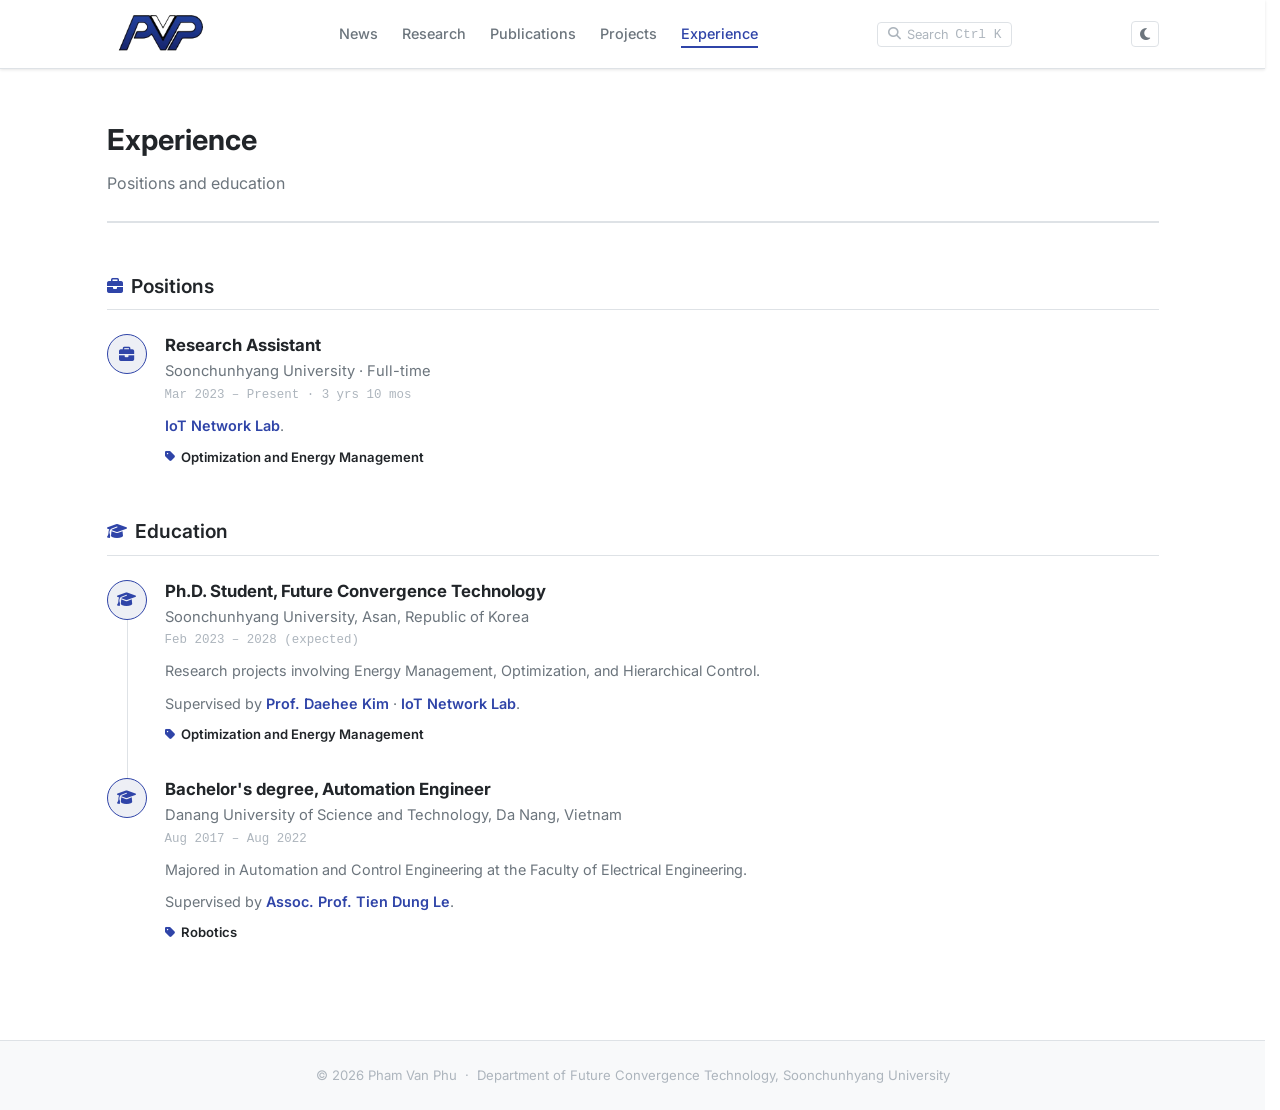
==== commit 87cfb18a: "Move Education off the home page onto Experience Experience now carries both halves of the CV: a Pos" ====
--- a/experience/index.html
+++ b/experience/index.html
@@ -23,11 +23,17 @@
     <main class="lab-main" data-page="experience">
         <div class="page-header">
             <h1>Experience</h1>
-            <p>Research and professional positions</p>
+            <p>Positions and education</p>
         </div>
 
         <section class="lab-section">
+            <h2 class="lab-section-title"><i class="fas fa-briefcase"></i> Positions</h2>
             <div id="home-experience"></div>
+        </section>
+
+        <section class="lab-section">
+            <h2 class="lab-section-title"><i class="fas fa-graduation-cap"></i> Education</h2>
+            <div id="home-education"></div>
         </section>
     </main>
 
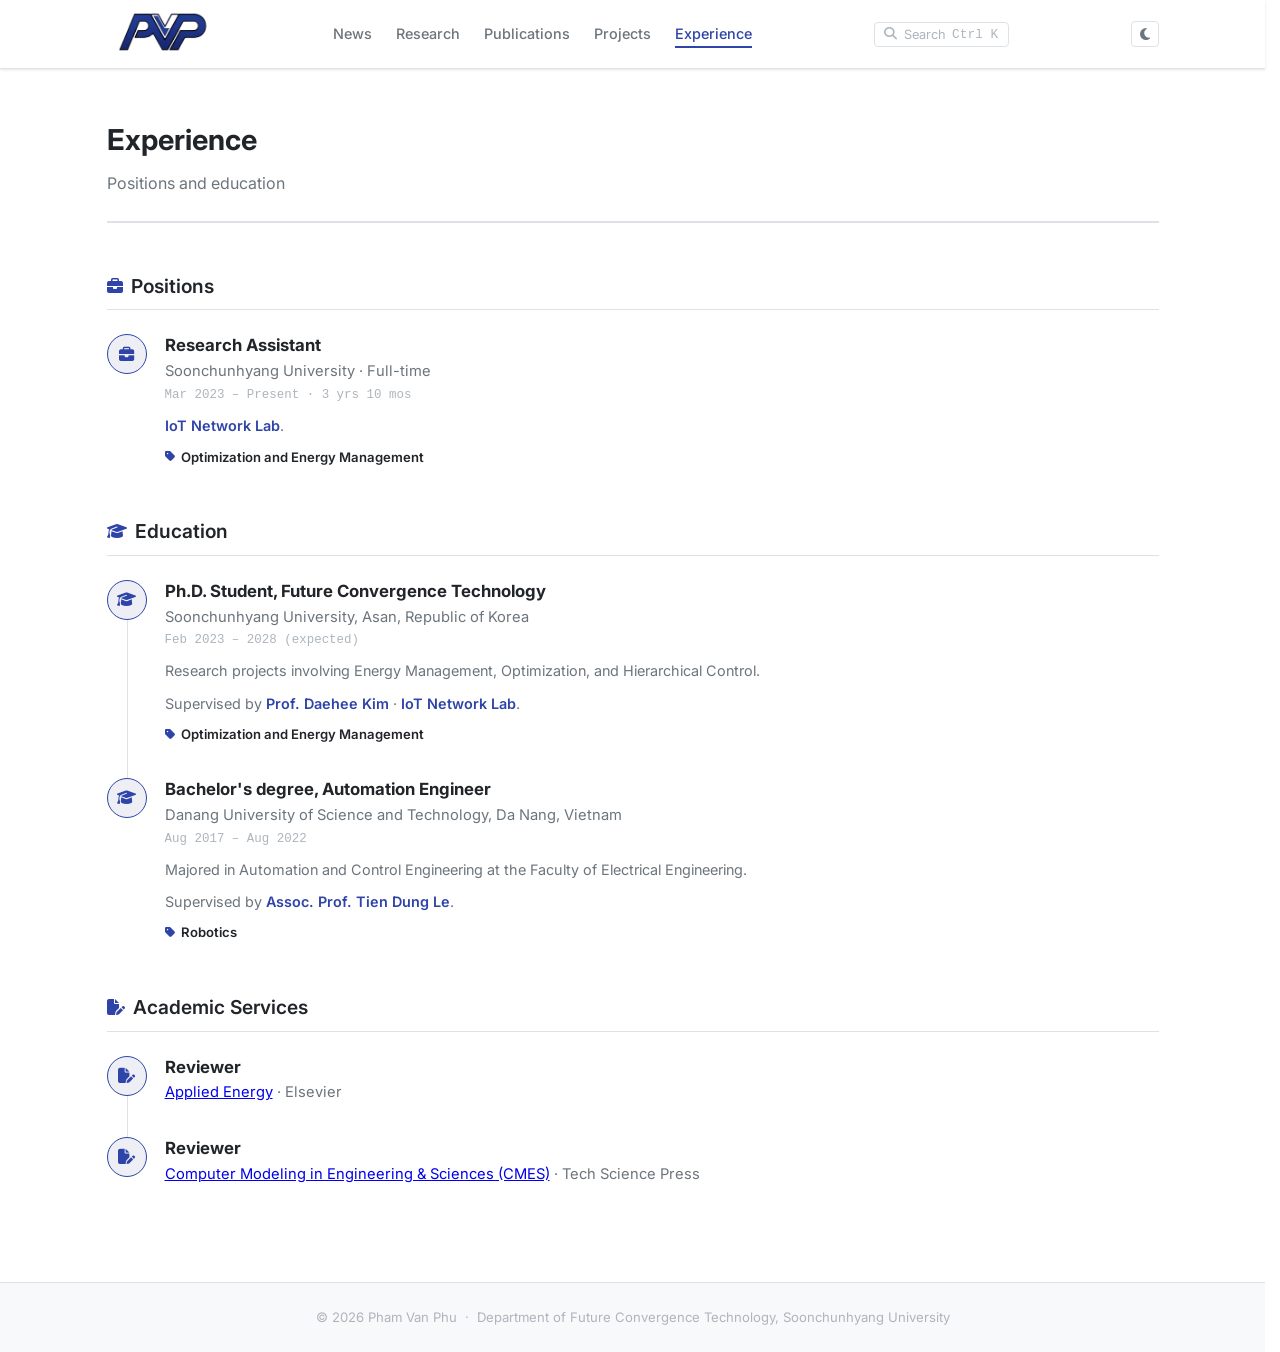
==== commit cdcfec7c: "Refresh Scholar metrics and add journal peer review Citations 174 -> 184, h-index 5 -> 6, and the 20" ====
--- a/experience/index.html
+++ b/experience/index.html
@@ -35,6 +35,11 @@
             <h2 class="lab-section-title"><i class="fas fa-graduation-cap"></i> Education</h2>
             <div id="home-education"></div>
         </section>
+
+        <section class="lab-section">
+            <h2 class="lab-section-title"><i class="fas fa-file-pen"></i> Academic Services</h2>
+            <div id="home-services"></div>
+        </section>
     </main>
 
     <div id="site-footer-placeholder"></div>
